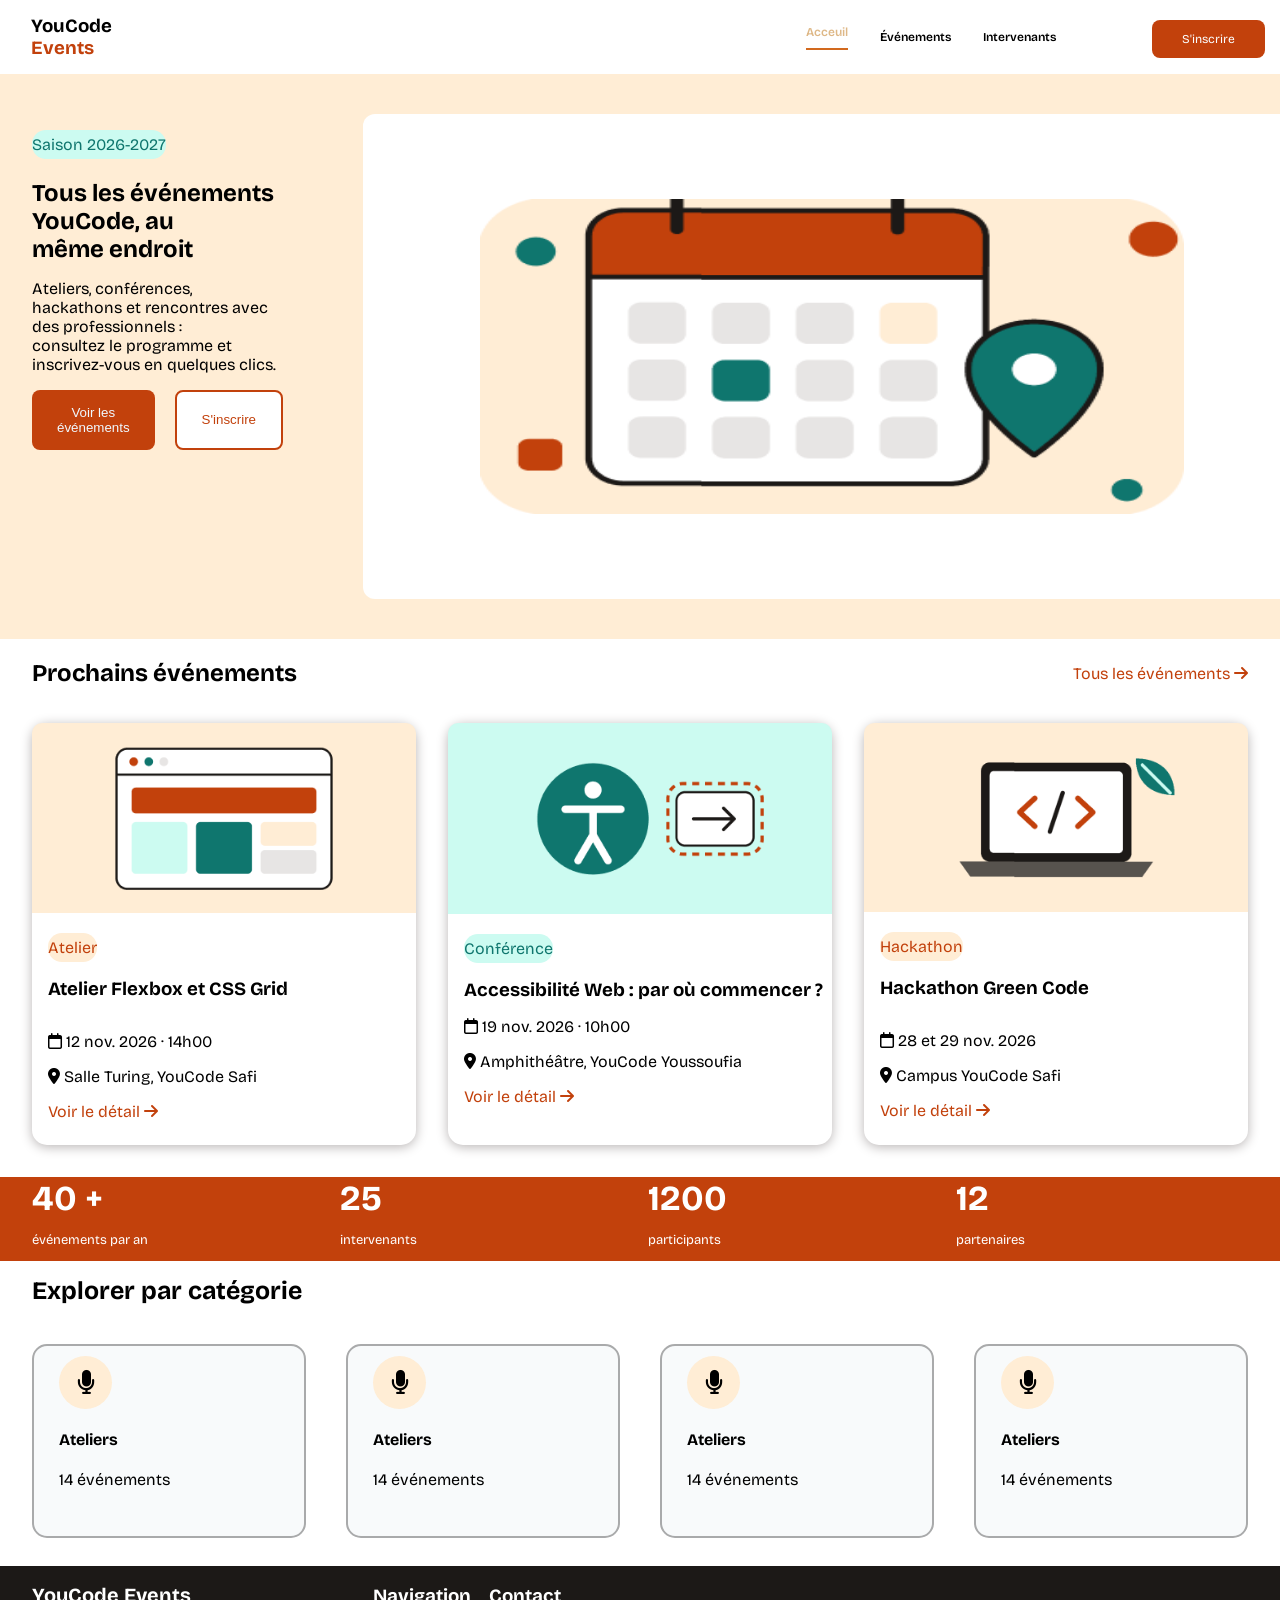
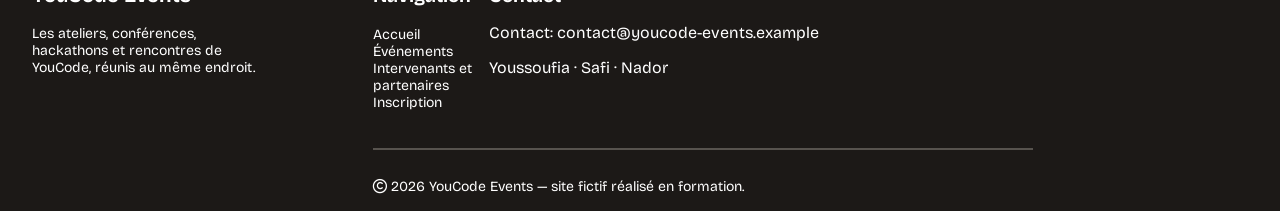
==== docs/index.html @ f3f9fcdb "rename to docs" ====
<!DOCTYPE html>
<html lang="en">

<head>
    <meta charset="UTF-8">
    <meta name="viewport" content="width=device-width, initial-scale=1.0">
    <link rel="stylesheet" href="https://cdnjs.cloudflare.com/ajax/libs/font-awesome/6.5.2/css/all.min.css">
    <link rel="stylesheet" href="/css/style.css">
    <link rel="stylesheet" href="/css/responsive.css">
    <title>Document</title>
    <link rel="preconnect" href="https://fonts.googleapis.com">
    <link rel="preconnect" href="https://fonts.gstatic.com" crossorigin>
    <link
        href="https://fonts.googleapis.com/css2?family=Bricolage+Grotesque:opsz,wght@12..96,200..800&family=Inter:ital,opsz,wght@0,14..32,100..900;1,14..32,100..900&display=swap"
        rel="stylesheet">
</head>

<body>

    
    <header class="header-index">
        <nav>
            <div class="idnex-fonctionaliter">
                <div class="menu_desk">
                    <div>
                        <h3 class="logo">YouCode <span class="logo-droit-haut"> Events</span></h3>
                    </div>

                    <div class="fonctionaliter">

                        <a style="color: burlywood; border-bottom:2px solid chocolate ;padding-bottom: 9px;"
                            href="index.html" class="first">Acceuil</a>
                        <a href="events.html">Événements</a>
                        <a href="Intervenants.html">Intervenants</a>
                        <div class="btn-header">
                            <a href="inscrire.html">S'inscrire</a>
                        </div>
                    </div>
                </div>
                <div class="mobile_menu">

                    <h3 class="logo">YouCode <span class="logo-droit-haut"> Events</span></h3>

                    <details>
                        <summary><i class="fa-solid fa-bars nav_icon"></i></summary>
                        <div class="fonctionaliter_mobile">
                            <h3 class="logo_nav">YouCode <span class="logo-droit-haut"> Events</span></h3>

                            <a style="color: burlywood !important; border-bottom:2px solid chocolate !important;padding-bottom: 9px;"
                                href="index.html" class="first">Acceuil</a>
                            <a href="events.html">Événements</a>
                            <a href="Intervenants.html">Intervenants</a>
                            <div class="btn-header">
                                <a href="inscrire.html">S'inscrire</a>
                            </div>
                        </div>
                    </details>
                </div>
            </div>

        </nav>
    </header>
    <main>
        <section>
            <div class="titre">
                <div class="titre-texet">
                    <p class="badge even">Saison 2026-2027</p>
                    <h1>Tous les événements YouCode, au <br> même endroit</h1>
                    <p>Ateliers, conférences, hackathons et rencontres avec des professionnels : <br> consultez le
                        programme
                        et
                        inscrivez-vous en quelques clics.</p>

                    <div class="tout-botton">
                        <button class="botun-1">Voir les événements</button>
                        <button class="botun-2">S'inscrire</button>
                    </div>

                </div>


                <div class="pic_container">
                    <img class="ajounda" src="/assets/ajonda.png">
                </div>
            </div>

        </section>
        <section>


            <div class="prochains-evenment">
                <div>
                    <h2 class="index-h2">Prochains événements</h2>

                </div>
                <div>
                    <a href="events.html" class="link">Tous les événements <i class="fa-solid fa-arrow-right"></i></a>

                </div>
            </div>
            <div class="section-1">
                <div class="card">
                    <div>
                        <img src="/assets/atelier.png">
                    </div>
                    <div class="info">
                        <p class="badge">Atelier</p>
                        <h3>Atelier Flexbox et CSS Grid</h3>
                        <p><i class="fa-regular fa-calendar"></i> 12 nov. 2026 · 14h00</p>
                        <p> <i class="fa-solid fa-location-dot"></i> Salle Turing, YouCode Safi</p>
                        <a href="details.html" class="pointer">Voir le détail <i
                                class="fa-solid fa-arrow-right"></i></a>
                    </div>

                </div>
                <div class="card">
                    <div>
                        <img src="/assets/accessibiliter.png">
                    </div>
                    <div class="info">
                        <p class="badge even">Conférence</p>
                        <h3>Accessibilité Web : par où commencer ?</h3>
                        <p><i class="fa-regular fa-calendar"></i> 19 nov. 2026 · 10h00</p>
                        <p> <i class="fa-solid fa-location-dot"></i> Amphithéâtre, YouCode Youssoufia</p>
                        <a href="#" class="pointer">Voir le détail <i class="fa-solid fa-arrow-right"></i></a>
                    </div>

                </div>
                <div class="card">
                    <div>
                        <img src="/assets/laptop.png">
                    </div>
                    <div class="info">
                        <p class="badge">Hackathon</p>
                        <h3>Hackathon Green Code</h3>
                        <p><i class="fa-regular fa-calendar"></i> 28 et 29 nov. 2026</p>
                        <p> <i class="fa-solid fa-location-dot"></i> Campus YouCode Safi</p>
                        <a href="#" class="pointer">Voir le détail <i class="fa-solid fa-arrow-right"></i></a>
                    </div>

                </div>
            </div>

        </section>
        <section class="oran">
            <div class="statistique">
                <div class="statistique-N">
                    <h3>40 + </h3>
                    <p>événements par an</p>
                </div>
                <div class="statistique-N">
                    <h3>25</h3>
                    <p>intervenants</p>
                </div>
                <div class="statistique-N">
                    <h3>1200</h3>
                    <p>participants</p>
                </div>
                <div class="statistique-N">
                    <h3>12 </h3>
                    <p>partenaires</p>
                </div>
            </div>
        </section>
        <section>
            <div class="texet-category">
                <h3>Explorer par catégorie</h3>
            </div>
            <br>
            <br>
            <div class="tout-category">
                <div class="category">


                    <div class="icone"><i class="fa-solid fa-microphone"></i> </div>
                    <div class="texet-sous-icone">
                        <h4>Ateliers</h4>
                        <P>14 événements</P>
                    </div>

                </div>
                <div class="category">


                    <div class="icone"><i class="fa-solid fa-microphone"></i> </div>
                    <div class="texet-sous-icone">
                        <h4>Ateliers</h4>
                        <P>14 événements</P>
                    </div>

                </div>
                <div class="category">


                    <div class="icone"><i class="fa-solid fa-microphone"></i> </div>
                    <div class="texet-sous-icone">
                        <h4>Ateliers</h4>
                        <P>14 événements</P>
                    </div>

                </div>
                <div class="category">


                    <div class="icone"><i class="fa-solid fa-microphone"></i> </div>
                    <div class="texet-sous-icone">
                        <h4>Ateliers</h4>
                        <P>14 événements</P>
                    </div>

                </div>
            </div>


        </section>
    </main>


    <footer>
        <div class="container">
            <div class="text">
                <h2>YouCode Events</h2>
                <p>Les ateliers, conférences,<br> hackathons et rencontres de<br> YouCode, réunis au même endroit.</p>
            </div>
            <div class="box2">
                <div class="navig">
                    <br>
                    <h3>Navigation</h3>
                    <br>
                    <nav class="nav_footer">
                        <a href="index.html">Accueil</a>
                        <a href="events.html">Événements</a>
                        <a href="Intervenants.html">Intervenants et partenaires</a>
                        <a href="inscrire.html">Inscription</a>
                    </nav>
                </div>
                <div class="contact">
                    <br>
                    <h3>Contact</h3>
                    <p>Contact: <a href="mailto:contact@youcode.com">contact@youcode-events.example</a></p>
                    <p>Youssoufia · Safi · Nador</p>
                </div>

                <p class="line"></p>
                <br>
                <p class="copy"><i class="fa-regular fa-copyright"></i> 2026 YouCode Events — site fictif réalisé en
                    formation.</p>
            </div>
    </footer>
</body>

</html>
---- css/style.css ----
:root {
  --primary: rgba(255, 237, 213, 1);
  --primary-dark: rgba(15, 118, 110, 1);
  --primary-light: rgba(194, 65, 12, 1);

  --secondary: rgba(204, 251, 241, 1);
}

/* footer */
footer {
  background-color: rgba(28, 25, 23, 1);
  color: white;
  display: flex;
  align-items: center;
}

.container {
  display: flex;
  justify-content: space-between;
  flex-wrap: wrap;
  gap: 3rem;
  margin-left: 2rem;
  overflow: hidden;
}

.navig {
  display: flex;
  flex-direction: column;
  justify-content: space-between;
  flex-wrap: wrap;
  padding-left: 0rem;
}

.nav_footer {
  display: flex;
  flex-direction: column;
  justify-content: space-between;
  flex: 1;
}

.nav_footer a {
  width: 100%;
  padding-right: 20px;
  text-decoration: none;
  color: white;
  font-size: 14px;
  font-weight: 400;
}

.nav_footer a:last-child {
  margin-bottom: 5px;
}

footer h2 {
  font-size: 20px;
  line-height: 26px;
}

.text p {
  font-size: 14px;
  font-weight: 400;
}

.logo {
  margin-left: 1rem;
}

.logo {
  margin-left: 1rem;
}

.box2 {
  width: auto;
  max-width: 70%;
  min-width: 30%;
  display: flex;
  justify-content: flex-start;
  gap: 1rem;
  flex-wrap: wrap;
}

.text {
  margin-top: 0rem;
  margin-left: 0rem;
  padding-bottom: 0rem;
}

.line {
  margin-left: 0rem;
  display: block;
  width: 83%;
  border-bottom: 2px solid rgba(87, 83, 78, 1);
}

.copy {
  margin-left: 0rem;
  margin-top: -5px;
  font-size: 14px;
  font-weight: 400;
  line-height: 20px;
}


.contact a {
  text-decoration: none;
  color: white;

}

body {
  font-family: "Bricolage Grotesque", sans-serif;
  margin: 0;
  padding: 0;
}

.header-index {
  background-color: white;
  padding: 15px;
}

.logo {
  width: 147.5px;
}

.menu_desk {
  display: flex;
  justify-content: space-between;
  align-items: center;
  gap: 5rem;
}

h3 {
  margin: 0px;
}

.logo-droit-haut {
  color: var(--primary-light)
}

.fonctionaliter {
  display: flex;
  align-items: center;
  gap: 2rem;

}

.fonctionaliter a {
  color: black;
  font-weight: 600;
  font-size: 12px;
  text-decoration: none;

}

.btn-header a {
  background-color: var(--primary-light);
  color: rgb(252, 254, 255);
  padding: 12px 30px;
  border-radius: 8px;
  border: none;
  font-weight: 400;
}

.logo_nav{
    display: none;
}

/*section events*/
.headline {
    background-color: var(--primary);
    display: flex;
    flex-direction: column;
    justify-content: center;
    
   
}
h1 {
    margin-left: 2rem;
    padding-bottom: 0;
    margin-bottom: 0;
}
.headline p{
    margin-left: 2rem;
    padding-bottom: 1rem;
    
}

.title {
    margin-top: 3rem;
    margin-left: 2rem;
}

.contain{
    display: grid;
    grid-template-columns: 1fr;
    gap: 1.5rem;
    max-width: calc(100% - 2rem);
    padding-bottom: 5rem;
}

.card{
    margin-left: 2rem;
    max-width: calc(100% - 2rem);
    border-radius: 15px;
    box-shadow: 0 2px 12px  rgb(184, 180, 180);
    
}
.info{
    margin-left: 1rem;
    padding-bottom: 1.5rem;
    
}
.info h3{
    margin-bottom: 2rem;
}
.card img{
    width: 100%;
    border-radius: 10px 10px 0px 0px;
}

.pointer{
    text-decoration: none;
    color: var(--primary-light);
    
}

.badge{
    background-color: var(--primary);
    color: var(--primary-light);
    width: fit-content;
    border-radius: 14px;
    text-align: center;
    padding: 5px 0px;
}

.even {
    background-color: var(--secondary);
    color: var(--primary-dark);
    
}

.logo_nav {
  display: none;
}

/*section*/
.titre {
  display: grid;
  grid-template-columns: 1fr;
  background-color: var(--primary);
  gap: 3rem;
  padding: 40px 0;
  overflow: hidden;
}

.titre-texet {
  padding-bottom: 15px;
  width: fit-content;
}

.botun-1 {
  background-color: var(--primary-light);
  padding: 15px 25px;
  border: none;
  border-radius: 8px;
  color: aliceblue;
}

.botun-2 {
  background-color: rgb(255, 255, 255);
  color: var(--primary-light);
  padding: 15px 25px;
  border: 2px solid var(--primary-light);
  border-radius: 8px;
}

.tout-botton {
  display: flex;
  flex-wrap: nowrap;
  gap: 20px;
  margin-left: 2rem;
}

.pic_container{
    margin-right: 30px;
    width: auto;
    display: flex;
    justify-content: center;
    align-items: center; 
    margin-left: 2rem;
    background-color: white;
    border-radius: 12px;
}

.ajounda {
  width: 75%;
  height: 65%;
  border-radius: 9px;
  padding: 1.5rem 0;
}

.prochains-evenment {
  display: flex;
  justify-content: space-between;
  align-items: center;
  flex-wrap: wrap;
  padding: 0 2rem 1rem 2rem;
}

.index-h2{
    padding: 0;
}

.articls {
  display: flex;
  justify-content: center;
  gap: 2%;
  flex-wrap: wrap;
  padding: 0 2rem 3rem 2rem;
}

.articls-evenment {
  background-color: rgb(254, 255, 255);
  border-radius: 15px;
  border: 2px solid rgb(102, 99, 99);
  margin-bottom: 12px;

}

.articls-evenment img {
  border-radius: 15px;
}

.text-articls {
  margin-left: 30px;
}

.text-articls a {
  text-decoration: none;
  color: var(--primary-light);
  font-weight: bold;

}

.bgr-atelier {
  background-color: var(--primary-light);
  color: #FFFFFFFF;
  width: 60px;
  padding: 5px;
  border-radius: 12px;
  text-align: center;
}

/* statistique*/
.oran{
      background-color: var(--primary-light);

}
.statistique {
  display: grid;
  margin: 0 2rem 0 2rem;
  grid-template-columns: 1fr 1fr 1fr 1fr;
  gap: 1rem;
  background-color: var(--primary-light);
}

.statistique-N h3 {
  font-size: 35px;
  color: #FFFFFFFF;
}

.statistique-N p {
  font-size: 13px;
  color: #FFFFFFFF;
}

.icone {
  display: flex;
  text-align: center;
  justify-content: center;
  align-items: center;
  font-size: x-large;
  background-color: var(--primary);
  width: 53px;
  height: 53px;
  border-radius: 50%;
  margin-left: 15px;
}

.texet-sous-icone {
  margin-left: 15px;
}

.texet-category h3 {
  padding-top: 15px;
  margin-left: 2rem;
  font-weight: bold;
  font-size: 25px;
}

.category {
  padding: 10px;
  height: 170px;
  width: 250px;
  margin-bottom: 12px;
  background-color: rgb(248, 250, 251);
  border: 2px solid rgb(169, 170, 171);
  padding-bottom: 10px;
  border-radius: 15px;


}

.tout-category {
  display: flex;
  justify-content: space-between;
  flex-wrap: wrap;
  margin:0 2rem 1rem 2rem;
  padding: 0px;
}

/*intervenants*/
.intervenants {
  background-color: var(--primary);
  padding: 15px;
}

.intervenants p {
  margin-left: 35px;
}

.generale-intervenants h4 {
  font-size: xx-large;
  margin-left: 3rem;
  width: fit-content;
}

.touts-articls-intervents {
  display: grid;
  margin-left: 35px;
  grid-template-columns: 1fr 1fr 1fr;
  gap: 1.5rem;
  max-width: calc(100% - 2rem);
  padding-bottom: 5rem;
}

.intervents-interieur {
  box-sizing: border-box;
  padding: 2em;
  max-width: calc(100% - 2rem);
  border-radius: 15px;
  box-shadow: 0 2px 12px rgb(184, 180, 180);
}

.intervents-interieur img {
  border-radius: 8px;
  width: 23%;
}

.text-intervants {
  margin-top: 1em;
}

.son-metier {
  font-weight: 600;
  color: var(--primary-light);
}

.text-intervants h3 {
  font-size: x-large;
  font-weight: bold;
}

.Partenaires-location h4 {

  font-size: 25px;
}

.location {
  display: grid;
  grid-template-columns: repeat(6, 1fr);
  gap: 20px;
}
.carre-grid {
  height: 30px;
  width: 30px;
  background-color: rgb(79, 78, 78);
  border-radius: 10px;
}

.location-button {
  display: flex;
  justify-content: center;
  align-items: center;
  border: 2px solid rgb(207, 201, 201);
  border-radius: 10px;
  padding: 20px 5px 20px 5px;
  gap: 10px;
}

.partenaires {
padding: 20px 50px;}
.even + h3{
    margin-bottom: 1rem;
}

.prochains-evenment {
    display: flex;
    justify-content: space-between;
    flex-wrap: wrap;
}

.link{
    text-decoration: none;
    color: var(--primary-light);
}
.titre-texet p{
    margin-left: 2rem;
}

.card{
    margin-bottom: 2rem;
}

.section-1{
    margin-right: 2rem;
}
---- css/responsive.css ----
@media (max-width:768px) {
    .mobile_menu {
        display: block;
        width: 147.5px;
    }

    nav {
        width: 147.5px;
    }

    .header-index {
        width: 147.5px;
    }

    .idnex-fonctionaliter,
    header {
        position: relative;
    }

    summary {
        position: fixed;
        z-index: 1001;
        list-style: none;
        top: 1rem;
        right: 1rem;
    }

    details {
        display: flex;
        flex-direction: column;
        justify-content: space-between;
    }

    .fonctionaliter_mobile a {
        color: black;
        font-weight: 600;
        font-size: 12px;
        text-decoration: none;
        width: 4rem;
        margin-right: 2rem;

    }

    .fonctionaliter_mobile {
        display: flex;
        flex-direction: column;
        justify-content: start;
        align-items: start;
        gap: 2rem;
        position: fixed;
        height: 100vh;
        width: 100%;
        background-color: white;
        z-index: 1000;
        top: 0px;
        left: 0;

    }

    .logo_nav {
        display: block;
        padding: 1rem 0 0 1rem;
    }

    .fonctionaliter_mobile a {
        margin-left: 1rem;
    }

    .fonctionaliter_mobile a:first-child {
        margin-top: 4rem;
    }

    .fonctionaliter_mobile a:last-child {
        margin-top: 50vh;
    }


    .menu_desk {
        display: none;
    }

    .container {
        gap: 0px;
    }

    .headline p {
        max-width: 300px;
    }
    .tout-botton {
        display: grid;
        margin-right: 2rem;
        grid-template-columns: 1fr ;
        gap: 20px;
        margin-left: 2rem;
    }
    

    .touts-articls-intervents {
        grid-template-columns: 300px;

    }

    .touts-articls-intervents {
        grid-template-columns: 1fr;
    }
    .location {
 
  grid-template-columns: repeat(2, 1fr);
    }

}

@media (min-width:768px) {
    details {
        display: none;
    }

    .mobile_menu {
        display: none;
    }

    .menu_desk {
        display: block;
        display: flex;
        justify-content: space-between;
    }

    .navig h3 {
        width: 100px;
    }

    .navig {
        width: 100px;
    }

    .fonctionaliter :first-child {
        margin-left: 4rem;
    }

    .contain,.section-1{
            display: grid;
            grid-template-columns: 1fr 1fr  1fr;}
    .articls {
        grid-template-columns: 1fr 1fr 1fr;
    }
    .titre {
  display: grid;
  grid-template-columns: 1fr 1000px; }
}

@media (min-width:768px) and (max-width: 1024px){
    .contain,.section-1{
            grid-template-columns: 1fr 1fr  !important;
    }

    .headline {
        width: 100%;
    }

    .btn-header a {
        margin-left: 0rem !important;
    }

    .touts-articls-intervents {
        grid-template-columns: 1fr 1fr !important;
    }

    .touts-articls-intervents {
        grid-template-columns: 1fr 1fr;

    }
    .location {
 
  grid-template-columns: repeat(3, 1fr);
    }
    .titre {
  display: grid;
  grid-template-columns: 1fr ; }
}
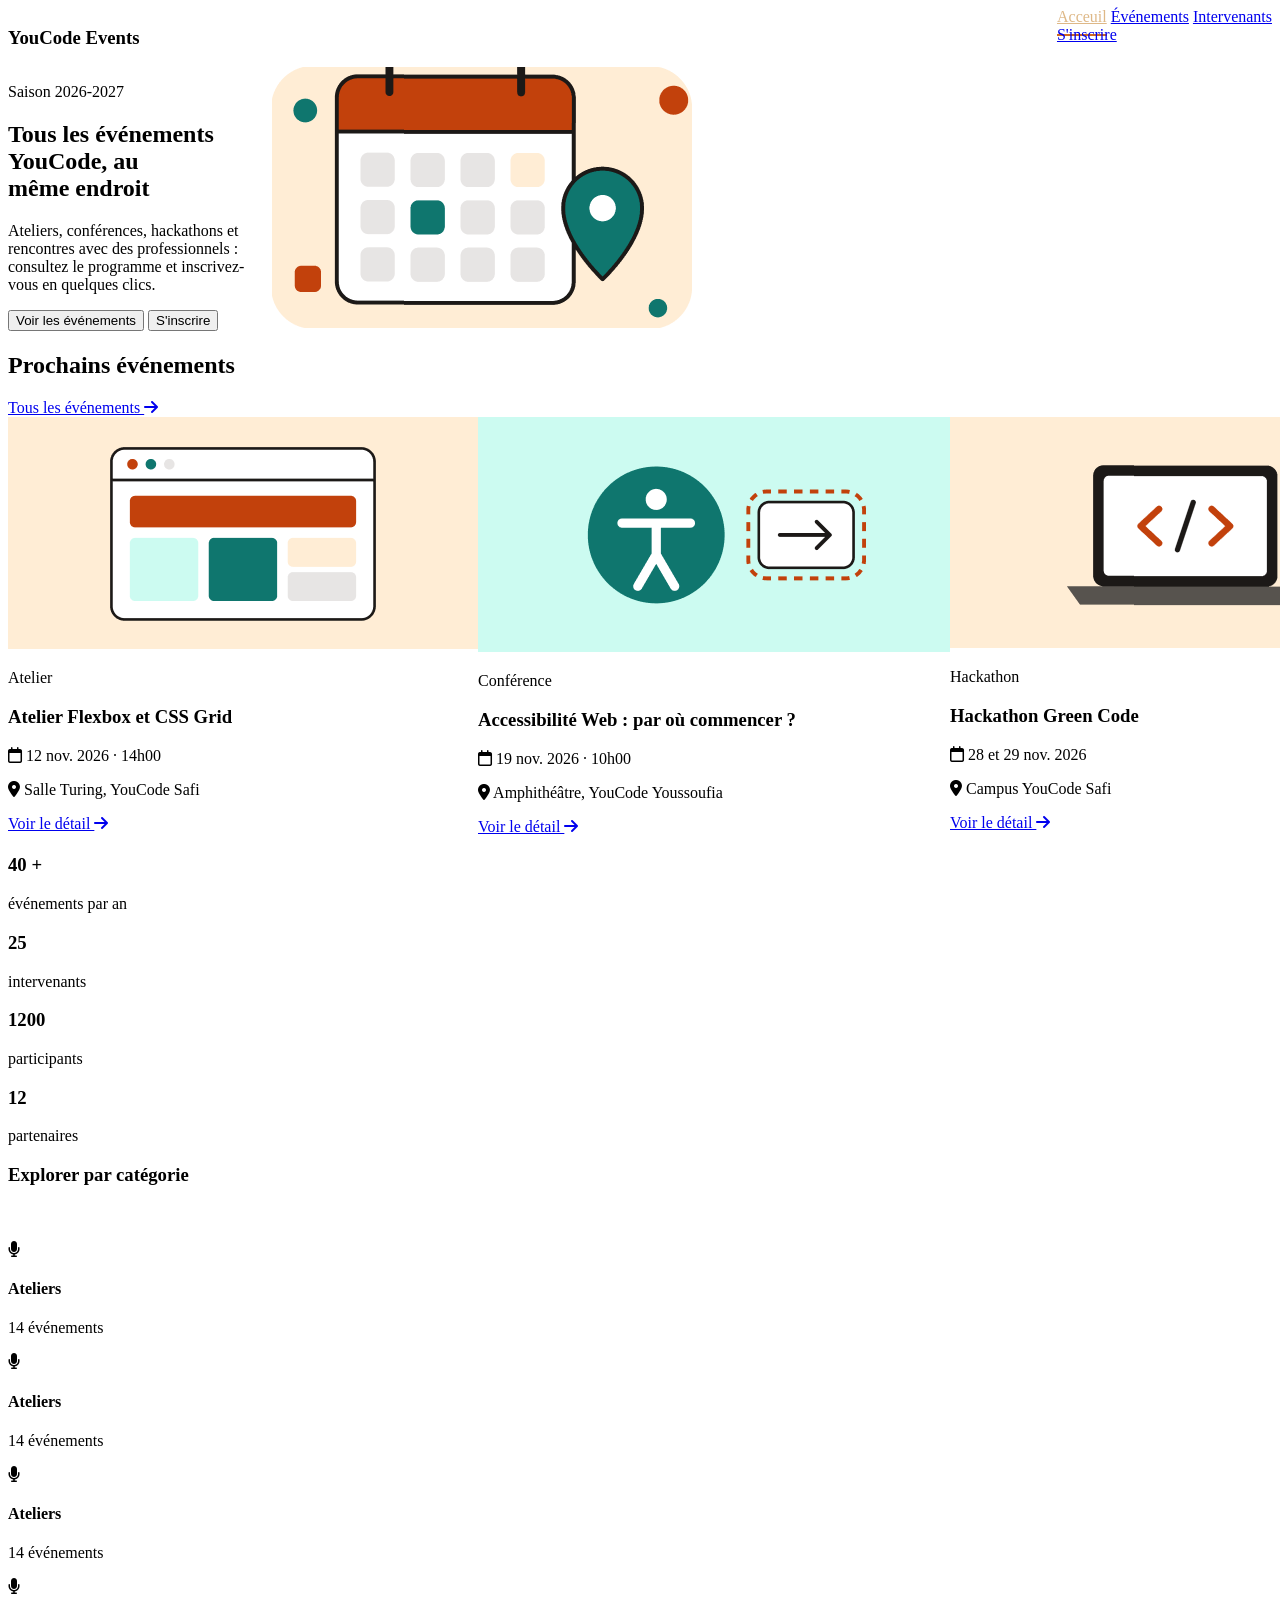
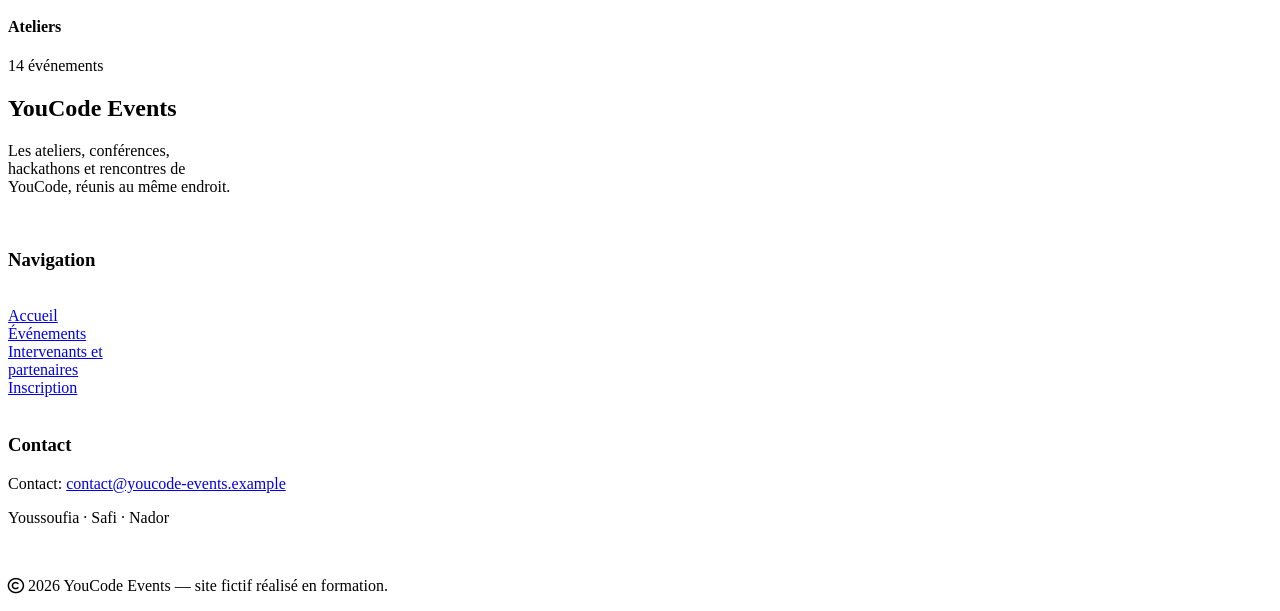
==== commit 61cc316a: "css fix" ====
--- a/docs/index.html
+++ b/docs/index.html
@@ -5,7 +5,7 @@
     <meta charset="UTF-8">
     <meta name="viewport" content="width=device-width, initial-scale=1.0">
     <link rel="stylesheet" href="https://cdnjs.cloudflare.com/ajax/libs/font-awesome/6.5.2/css/all.min.css">
-    <link rel="stylesheet" href="/css/style.css">
+    <link rel="stylesheet" href="./css/style.css">
     <link rel="stylesheet" href="/css/responsive.css">
     <title>Document</title>
     <link rel="preconnect" href="https://fonts.googleapis.com">
@@ -17,7 +17,7 @@
 
 <body>
 
-    
+
     <header class="header-index">
         <nav>
             <div class="idnex-fonctionaliter">
